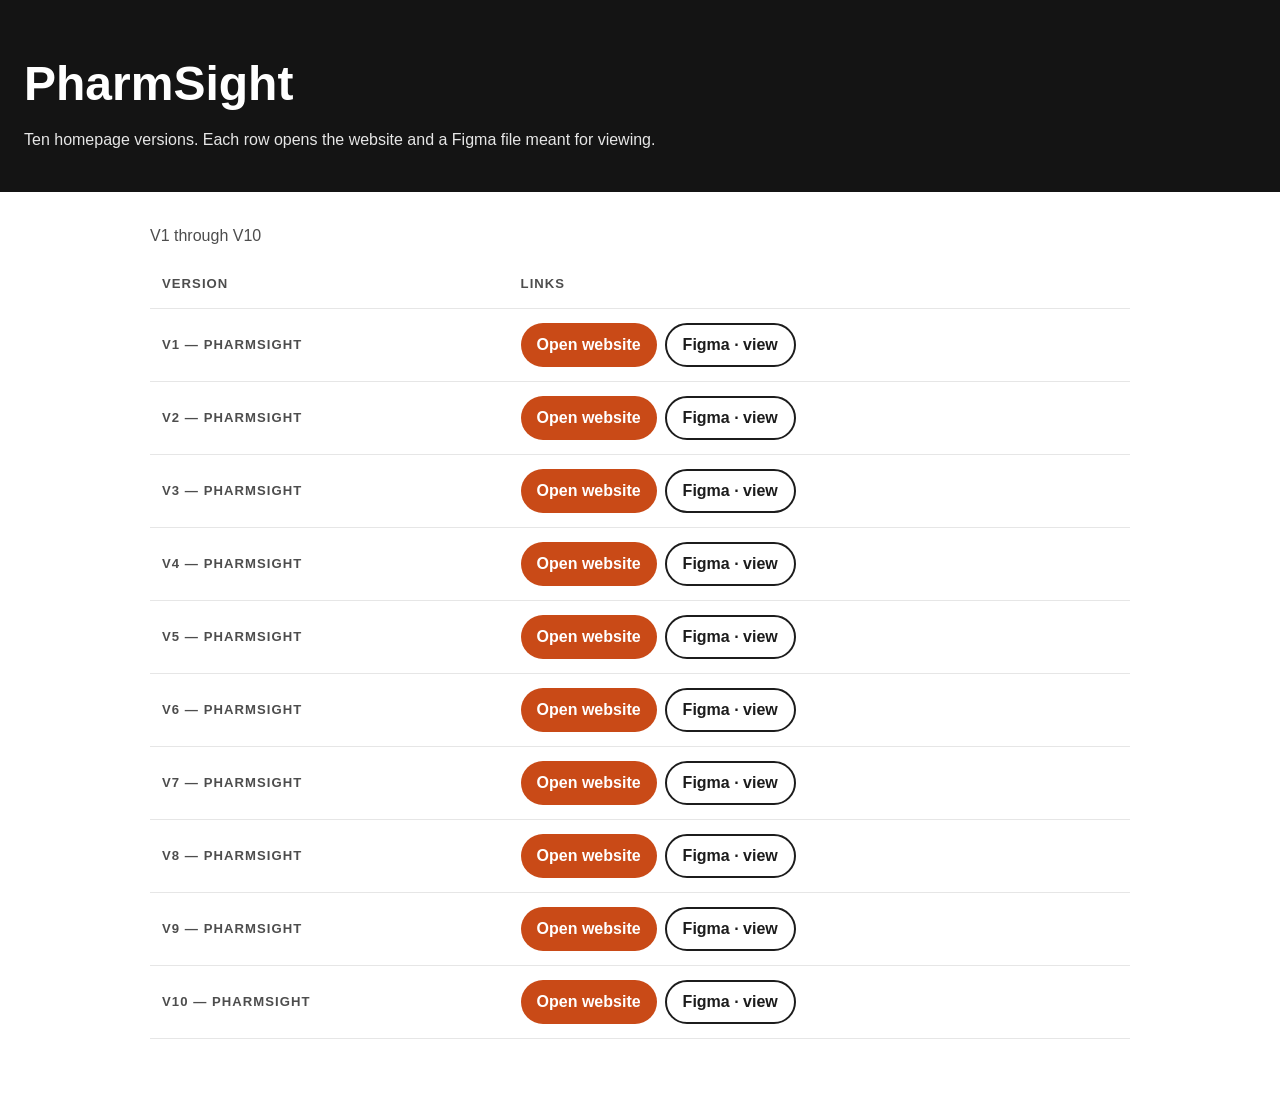
==== index.html @ 31b6506a "Publish PharmSight homepage versions for public viewing. Co-authored-by: Cursor <cursoragent@cursor." ====
<!DOCTYPE html>
<html lang="en">
<head>
  <meta charset="UTF-8" />
  <meta name="viewport" content="width=device-width, initial-scale=1" />
  <title>PharmSight — V1 to V10</title>
  <style>
    :root { --orange: #c94a17; --ink: #1c1c1c; --muted: #4d4d4d; --line: #e6e6e6; --cream: #fdf4ef; }
    * { box-sizing: border-box; }
    body { margin: 0; font-family: "Segoe UI", Arial, sans-serif; color: var(--ink); background: #fff; line-height: 1.5; }
    header { background: #141414; color: #fff; padding: 48px 24px 40px; }
    header h1 { margin: 0 0 8px; font-size: clamp(2rem, 4vw, 3rem); }
    header p { margin: 0; max-width: 720px; color: #e6e6e6; }
    main { width: min(980px, calc(100% - 32px)); margin: 32px auto 64px; }
    table { width: 100%; border-collapse: collapse; }
    th, td { text-align: left; padding: 14px 12px; border-bottom: 1px solid var(--line); vertical-align: middle; }
    th { font-size: 0.82rem; letter-spacing: 0.08em; text-transform: uppercase; color: var(--muted); }
    td strong { font-size: 1.05rem; }
    .links { display: flex; flex-wrap: wrap; gap: 8px; }
    a.btn { display: inline-flex; align-items: center; min-height: 44px; padding: 0 16px; border-radius: 999px; font-weight: 700; text-decoration: none; }
    a.site { background: var(--orange); color: #fff; }
    a.figma { border: 2px solid var(--ink); color: var(--ink); }
    a.btn:hover { background: var(--ink); color: #fff; }
    :focus-visible { outline: 3px solid var(--orange); outline-offset: 3px; }
    caption { text-align: left; margin-bottom: 12px; color: var(--muted); }
  </style>
</head>
<body>
  <header>
    <h1>PharmSight</h1>
    <p>Ten homepage versions. Each row opens the website and a Figma file meant for viewing.</p>
  </header>
  <main>
    <table>
      <caption>V1 through V10</caption>
      <thead>
        <tr>
          <th scope="col">Version</th>
          <th scope="col">Links</th>
        </tr>
      </thead>
      <tbody>
        <tr>
          <th scope="row">V1 — PharmSight</th>
          <td><div class="links">
            <a class="btn site" href="site/">Open website</a>
            <a class="btn figma" href="https://www.figma.com/design/lHZ1AZqpTZqRp8C4w8XdDO?node-id=1-29" target="_blank" rel="noopener">Figma · view</a>
          </div></td>
        </tr>
        <tr>
          <th scope="row">V2 — PharmSight</th>
          <td><div class="links">
            <a class="btn site" href="site-ai/">Open website</a>
            <a class="btn figma" href="https://www.figma.com/design/X3fqmxgBJy61oNobwHWfNf" target="_blank" rel="noopener">Figma · view</a>
          </div></td>
        </tr>
        <tr>
          <th scope="row">V3 — PharmSight</th>
          <td><div class="links">
            <a class="btn site" href="site-v3/">Open website</a>
            <a class="btn figma" href="https://www.figma.com/design/SNeJF1FlSlLos5FbgrhPTD?node-id=1-2" target="_blank" rel="noopener">Figma · view</a>
          </div></td>
        </tr>
        <tr>
          <th scope="row">V4 — PharmSight</th>
          <td><div class="links">
            <a class="btn site" href="site-v4/">Open website</a>
            <a class="btn figma" href="https://www.figma.com/design/mWAQFjBrhyZgRQFmItoHZH?node-id=1-2" target="_blank" rel="noopener">Figma · view</a>
          </div></td>
        </tr>
        <tr>
          <th scope="row">V5 — PharmSight</th>
          <td><div class="links">
            <a class="btn site" href="site-v5/">Open website</a>
            <a class="btn figma" href="https://www.figma.com/design/MuWX9kEm0ntvV3PS3Sib9v?node-id=1-2" target="_blank" rel="noopener">Figma · view</a>
          </div></td>
        </tr>
        <tr>
          <th scope="row">V6 — PharmSight</th>
          <td><div class="links">
            <a class="btn site" href="site-v6/">Open website</a>
            <a class="btn figma" href="https://www.figma.com/design/A3T7zFPuWvZUsCJE9sAhZG?node-id=1-2" target="_blank" rel="noopener">Figma · view</a>
          </div></td>
        </tr>
        <tr>
          <th scope="row">V7 — PharmSight</th>
          <td><div class="links">
            <a class="btn site" href="site-v7/">Open website</a>
            <a class="btn figma" href="https://www.figma.com/design/yIaybmUC4bURmosqbaR7Ai?node-id=1-2" target="_blank" rel="noopener">Figma · view</a>
          </div></td>
        </tr>
        <tr>
          <th scope="row">V8 — PharmSight</th>
          <td><div class="links">
            <a class="btn site" href="site-v8/">Open website</a>
            <a class="btn figma" href="https://www.figma.com/design/Mb8tbHrHOntbb4l5HrRq3D?node-id=1-2" target="_blank" rel="noopener">Figma · view</a>
          </div></td>
        </tr>
        <tr>
          <th scope="row">V9 — PharmSight</th>
          <td><div class="links">
            <a class="btn site" href="site-v9/">Open website</a>
            <a class="btn figma" href="https://www.figma.com/design/veomlfO7c6cg40UfKglbCM?node-id=2-2" target="_blank" rel="noopener">Figma · view</a>
          </div></td>
        </tr>
        <tr>
          <th scope="row">V10 — PharmSight</th>
          <td><div class="links">
            <a class="btn site" href="site-v10/">Open website</a>
            <a class="btn figma" href="https://www.figma.com/design/PWhihywBO7b5ccPVoBPT2t?node-id=1-2" target="_blank" rel="noopener">Figma · view</a>
          </div></td>
        </tr>
      </tbody>
    </table>
  </main>
</body>
</html>
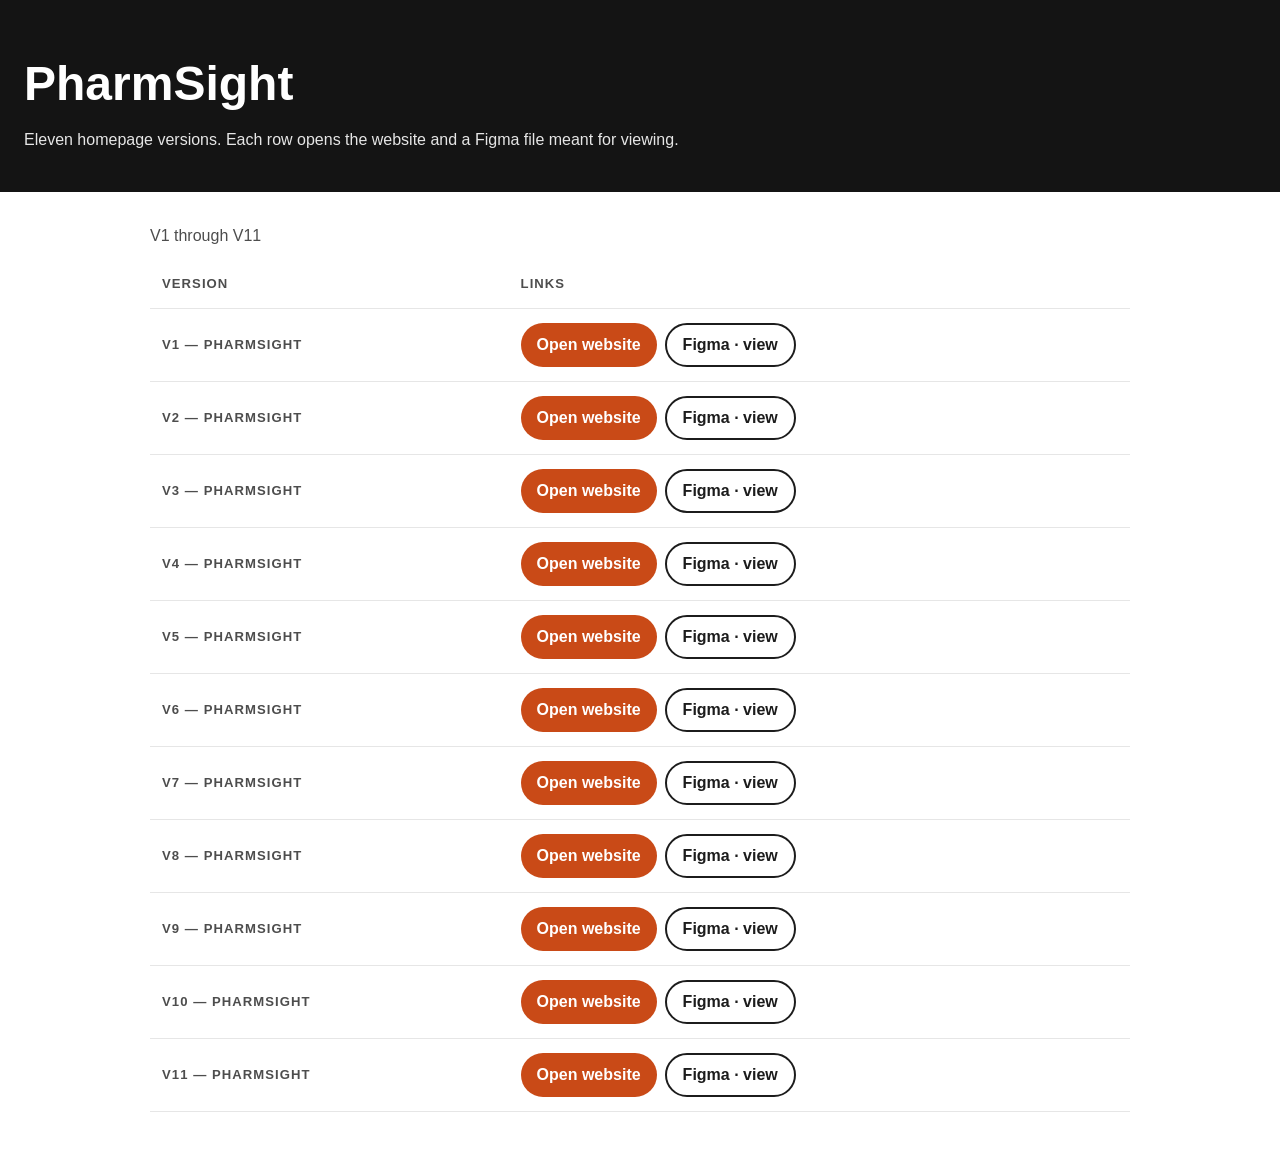
==== commit 4b7c97cd: "Add V11 PharmSight (Tixstock-style) site Co-authored-by: Cursor <cursoragent@cursor.com>" ====
--- a/index.html
+++ b/index.html
@@ -3,7 +3,7 @@
 <head>
   <meta charset="UTF-8" />
   <meta name="viewport" content="width=device-width, initial-scale=1" />
-  <title>PharmSight — V1 to V10</title>
+  <title>PharmSight — V1 to V11</title>
   <style>
     :root { --orange: #c94a17; --ink: #1c1c1c; --muted: #4d4d4d; --line: #e6e6e6; --cream: #fdf4ef; }
     * { box-sizing: border-box; }
@@ -28,11 +28,11 @@
 <body>
   <header>
     <h1>PharmSight</h1>
-    <p>Ten homepage versions. Each row opens the website and a Figma file meant for viewing.</p>
+    <p>Eleven homepage versions. Each row opens the website and a Figma file meant for viewing.</p>
   </header>
   <main>
     <table>
-      <caption>V1 through V10</caption>
+      <caption>V1 through V11</caption>
       <thead>
         <tr>
           <th scope="col">Version</th>
@@ -110,6 +110,13 @@
             <a class="btn figma" href="https://www.figma.com/design/PWhihywBO7b5ccPVoBPT2t?node-id=1-2" target="_blank" rel="noopener">Figma · view</a>
           </div></td>
         </tr>
+        <tr>
+          <th scope="row">V11 — PharmSight</th>
+          <td><div class="links">
+            <a class="btn site" href="site-v11/">Open website</a>
+            <a class="btn figma" href="https://www.figma.com/design/UmlUz6Vf9nO7WflPYdot7u?node-id=1-2" target="_blank" rel="noopener">Figma · view</a>
+          </div></td>
+        </tr>
       </tbody>
     </table>
   </main>
